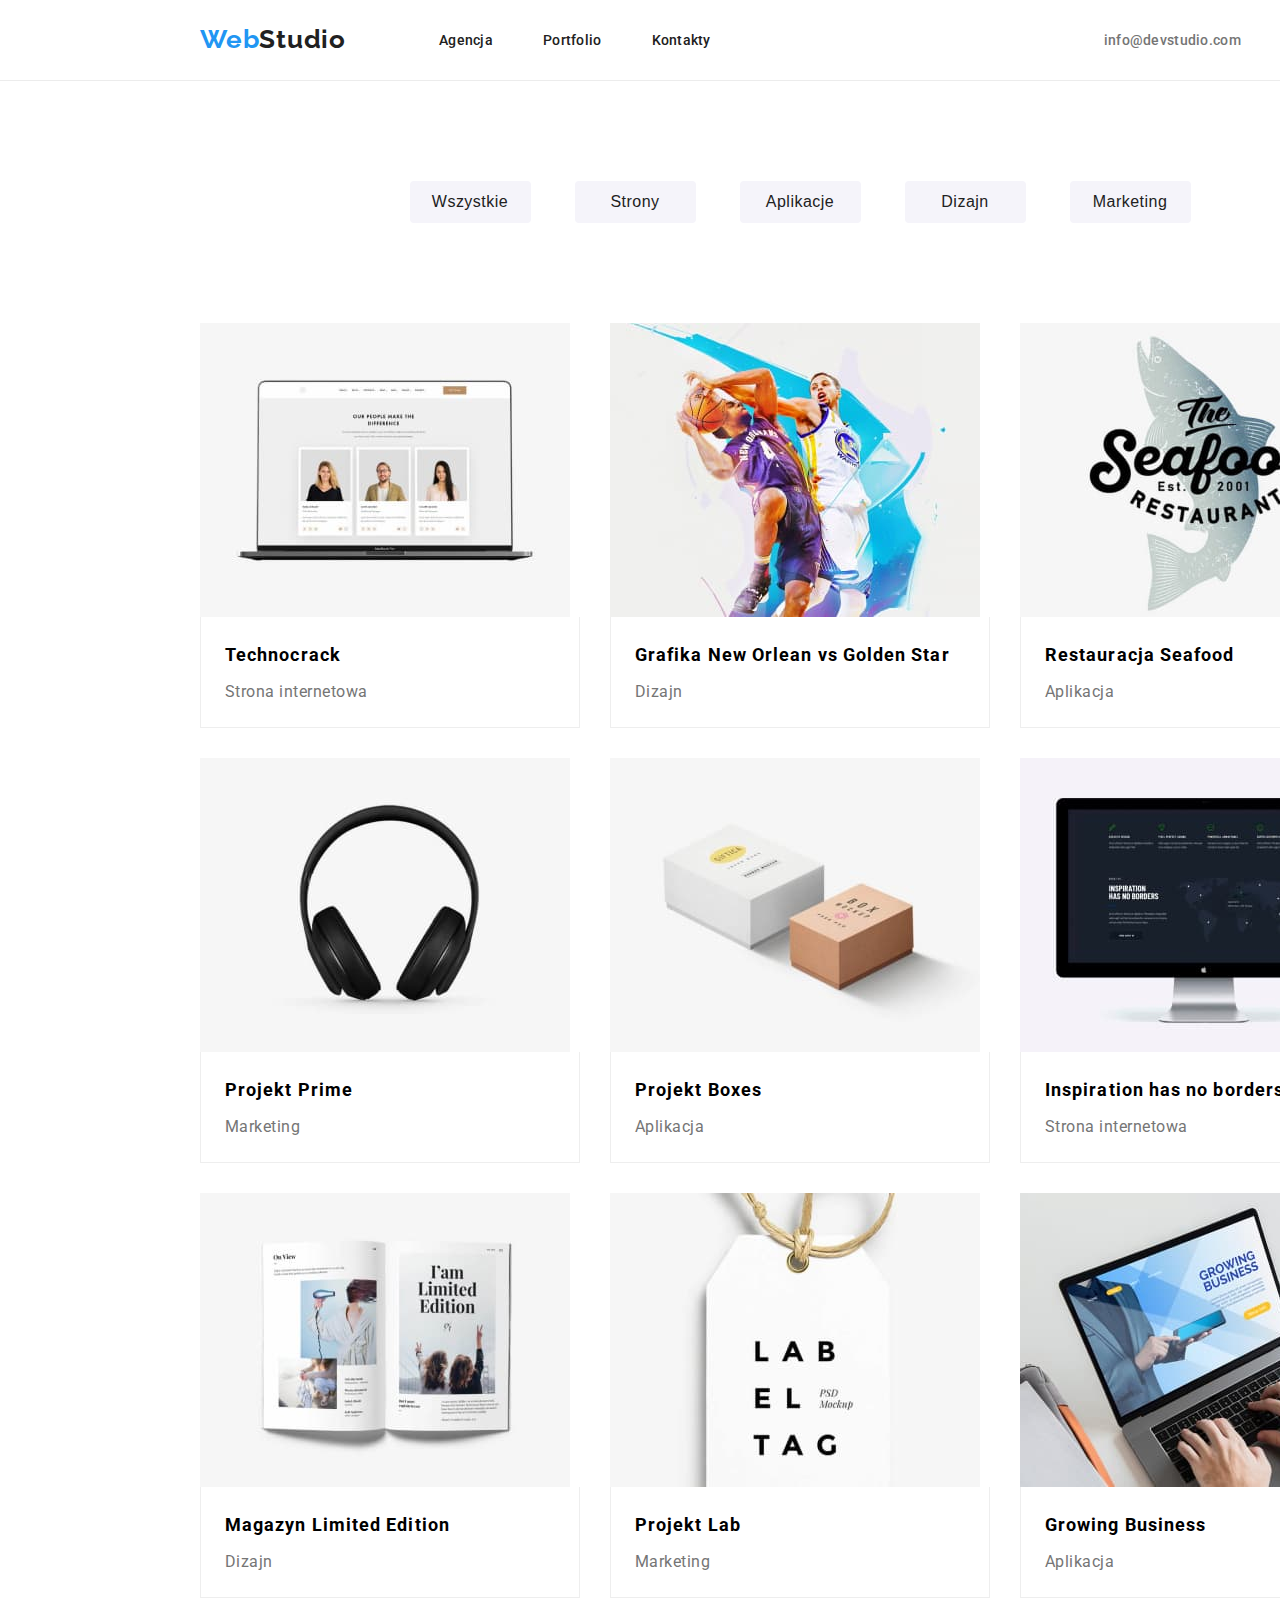
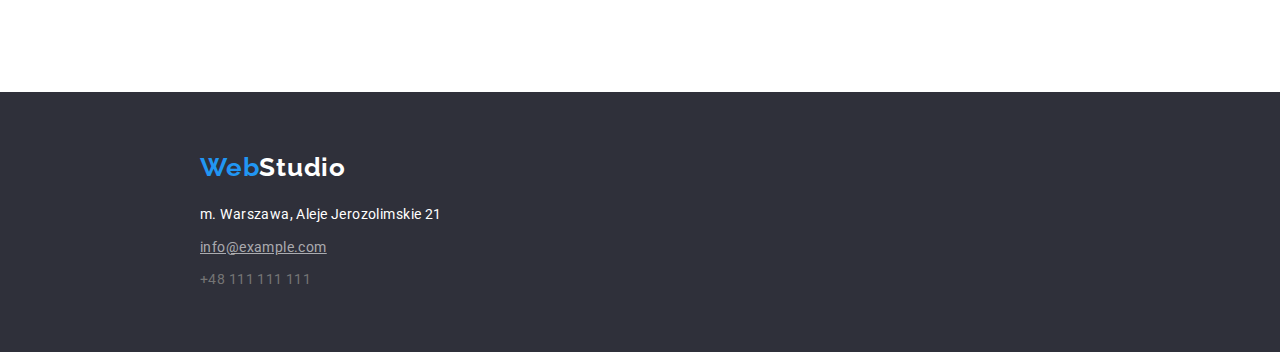
==== portfolio.html @ ce5461f2 "upgrade" ====
<!DOCTYPE html>
<html lang="pl">
  <head>
    <meta charset="UTF-8" />

    <title>Portfolio</title>
    <!-- google fonts -->

    <link rel="preconnect" href="https://fonts.googleapis.com" />
    <link rel="preconnect" href="https://fonts.gstatic.com" crossorigin />
    <link
      href="https://fonts.googleapis.com/css2?family=Raleway:wght@700&family=Roboto:wght@400;500;700;900&display=swap"
      rel="stylesheet"
    />
    <!-- end google fonts -->
    <link
      rel="stylesheet"
      href="https://cdnjs.cloudflare.com/ajax/libs/modern-normalize/1.1.0/modern-normalize.min.css"
      integrity="sha512-wpPYUAdjBVSE4KJnH1VR1HeZfpl1ub8YT/NKx4PuQ5NmX2tKuGu6U/JRp5y+Y8XG2tV+wKQpNHVUX03MfMFn9Q=="
      crossorigin="anonymous"
      referrerpolicy="no-referrer"
    />

    <link rel="stylesheet" href="css/styles.css" />
  </head>

  <body>
    <header class="header-style">
      <div class="container flex-nav-container">
        <a class="logo logo-position" href="index.html"
            ><span class="brand-color">Web</span>Studio</a
          >

        <div class="inner">
      
          <nav>
            <ul class="list-style nav-display-form">
              <li><a class="nav-structure" href="index.html">Agencja</a></li>
              <li>
                <a class="nav-structure" href="/portfolio.html">Portfolio</a>
              </li>
              <li>
                <a class="nav-structure" href="portfolio.html">Kontakty</a>
              </li>
            </ul>
          </nav>
        </div>

      
        <ul class="list-style display-form-contacts">
          <li>
            <a
              class="nav-structure nav-contact-color"
              href="mailto:info@devstudio.com"
              >info@devstudio.com</a
            >
          </li>
          <li>
            <a class="nav-structure nav-contact-color" href="tel:48111111111"
              >+48 111 111 111</a
            >
          </li>
        </ul>
      
      </div>
    </header>

    <main>
     
        <section class="section lorem">
          <div class="container">
          <ul class="list-style display-button">
            <li>
              <button type="button" class="button-style">Wszystkie</button>
            </li>
            <li>
              <button type="button" class="button-style">Strony</button>
            </li>
            <li>
              <button type="button" class="button-style">Aplikacje</button>
            </li>
            <li>
              <button type="button" class="button-style">Dizajn</button>
            </li>
            <li>
              <button type="button" class="button-style">Marketing</button>
            </li>
            
          </ul>
         
        </section>
        <!--ZDJĘCIA-->
        <section class="section">
          <div class="container">
          <ul class="list-style display-images display-wrap">
        
            <li class="border-images">
              <img
                src="images/images_portfolio/pic1.jpg"
                alt="technocrack"
                width="370"
                height="294"
              />
              <h3 class="portfolio-h3-structure p-portfolio-border">Technocrack</h3>
              <p class="text img-portfolio-border">Strona internetowa</p>
            </li>
            <li class="border-images">
              <img
                src="images/images_portfolio/pic2.jpg"
                alt="Grafika New orlean"
                width="370"
                height="294"
              />
              <h3 class="portfolio-h3-structure p-portfolio-border">Grafika New Orlean vs Golden Star</h3>
              <p class="text img-portfolio-border">Dizajn</p>
            </li>
            <li class="border-images">
              <img
                src="images/images_portfolio/pic3.jpg"
                alt="Restauracja Seafood"
                width="370"
                height="294"
              />
              <h3 class="portfolio-h3-structure p-portfolio-border">Restauracja Seafood</h3>
              <p class="text img-portfolio-border">Aplikacja</p>
            </li>
            <li class="border-images">
              <img
                src="images/images_portfolio/pic4.jpg"
                alt="Projekt Prime"
                width="370"
                height="294"
              />
              <h3 class="portfolio-h3-structure p-portfolio-border">Projekt Prime</h3>
              <p class="text img-portfolio-border">Marketing</p>
            </li>
            <li class="border-images">
              <img
                src="images/images_portfolio/pic5.jpg"
                alt="Projekt Boxes"
                width="370"
                height="294"
              />
              <h3 class="portfolio-h3-structure p-portfolio-border">Projekt Boxes</h3>
              <p class="text img-portfolio-border">Aplikacja</p>
            </li>
            <li class="border-images">
              <img
                src="images/images_portfolio/pic6.jpg"
                alt="Inspiration has no borders"
                width="370"
                height="294"
              />
              <h3 class="portfolio-h3-structure p-portfolio-border">Inspiration has no borders</h3>
              <p class="text img-portfolio-border">Strona internetowa</p>
            </li>
            <li class="border-images">
              <img
                src="images/images_portfolio/pic7.jpg"
                alt="Magazyn Limited Edition"
                width="370"
                height="294"
              />
              <h3 class="portfolio-h3-structure p-portfolio-border">Magazyn Limited Edition</h3>
              <p class="text img-portfolio-border">Dizajn</p>
            </li>
            <li class="border-images">
              <img
                src="images/images_portfolio/pic8.jpg"
                alt="Projekt Lab"
                width="370"
                height="294"
              />
              <h3 class="portfolio-h3-structure p-portfolio-border">Projekt Lab</h3>
              <p class="text img-portfolio-border">Marketing</p>
            </li>
            <li class="border-images">
              <img
                src="images/images_portfolio/pic9.jpg"
                alt="Growing Business"
                width="370"
                height="294"
              />
              <h3 class="portfolio-h3-structure p-portfolio-border">Growing Business</h3>
              <p class="text img-portfolio-border">Aplikacja</p>
            </li>
          </ul>
          </div>
        </section>
      
    </main>
    <footer class="background footer-padding">
      <div class="container">
        <a class="footer-logo logo" href="index.html"
          ><span class="brand-color">Web</span>Studio</a
        >
        <address class="address-style address-padding">
          <ul class="list-style">
            <li class="marginl">
              <a
                class="address-structure"
                href="https://goo.gl/maps/v4wxsE9NDZiypeX38"
                target="_blank"
                >m. Warszawa, Aleje Jerozolimskie 21</a
              >
            </li>
            <li class="marginl">
              <a class="address2-structure" href="mailto:info@example.com"
                >info@example.com</a
              >
            </li>
            <li class="marginl">
              <a class="p-text-structure" href="tel:48111111111"
                >+48 111 111 111</a
              >
            </li>
          </ul>
        </address>
      </div>
    </footer>
  </body>
</html>
---- css/styles.css ----
:root {
  --main-color: #212121;
  --second-color: #757575;
  --background-color: #2f303a;
  --third-color: #ffffff;
  --fourth-color: rgba(255, 255, 255, 0.6);
  --fifth-color: #2196f3;
  --sixth-color: #e5e5e5;
}
body {
  font-family: "Roboto", "Raleway", sans-serif;

  width: 1600px;
  margin: 0 auto;
}
* {
  margin: 0;
  padding: 0;
}

.container {
  width: 1200px;
  margin: 0 auto;
  padding: 0 15px;
}

.section {
  padding: 94px 0;
}

h2 {
  margin: 50px;
}
.background-header {
  text-align: center;
  padding: 200px 0;
  background-color: var(--background-color);
}
.display-center {
  text-align: center;
}
.display-button {
  display: flex;

  justify-content: center;
}

.display-images {
  display: flex;
  gap: 30px;
}

.display-wrap {
  flex-wrap: wrap;
}

.a {
  margin-left: 93px;
}
.flex-nav-container {
  display: flex;
  align-items: center;
}

.header-style {
  border-bottom: 1px solid #ececec;
}

.nav-display-form {
  display: flex;
  align-items: center;
  gap: 50px;
  margin-left: 93px;
}
.header-nav-list {
  margin-left: 93px;
}

.logo-position {
  padding-bottom: 25px;
  padding-top: 24px;
}

.nav-display-form li {
  margin: 0;
}

.display-form-contacts {
  display: flex;
  align-items: center;
  gap: 50px;
  margin-left: auto;
}

.inner {
  display: flex;
  align-items: center;
  gap: 93px;
}

.background-2 {
  background-color: #f5f4fa;
}

.nav-structure {
  color: var(--main-color);
  font-weight: 500;
  font-size: 14px;
  line-height: 1.14;
  letter-spacing: 0.02em;
  text-decoration-line: none;
  padding: 32px 0;
}

.nav-structure:hover {
  color: var(--fifth-color);
}

.nav-structure:focus {
  color: var(--fifth-color);
}

.p-text-structure {
  font-size: 14px;
  line-height: 1.71;
  letter-spacing: 0.03em;
  color: var(--second-color);
  text-decoration-line: none;
}
.portfolio-h3-structure {
  font-weight: 700;
  font-size: 18px;
  line-height: 2;
  letter-spacing: 0.06em;
  padding-top: 20px;
  padding-right: 24px;
  padding-bottom: 0;
  padding-left: 24px;
}

.text {
  font-size: 16px;
  line-height: 1.87;
  letter-spacing: 0.03em;
  color: var(--second-color);
  padding: 4px 24px 20px 24px;
}

.paragraph-structure {
  padding-bottom: 30px;
}
.background {
  background-color: var(--background-color);
}

.address-structure {
  font-size: 14px;
  line-height: 1.71;
  letter-spacing: 0.03em;
  color: var(--third-color);
  text-decoration-line: none;
}
.address2-structure {
  font-size: 14px;
  line-height: 1.71;
  letter-spacing: 0.03em;
  text-decoration-line: underline;
  color: var(--fourth-color);
}
.h1-text-index {
  font-weight: 900;
  font-size: 44px;
  line-height: 1.36;
  letter-spacing: 0.06em;
  width: 696px;
  color: var(--third-color);
  text-align: center;
  margin: 0 auto;
}
.h3-text-index {
  font-weight: 700;
  font-size: 14px;
  line-height: 1.14;
  letter-spacing: 0.03em;

  color: var(--main-color);
  margin-bottom: 10px;
}

.h2-text-index {
  font-weight: 700;
  font-size: 36px;
  line-height: 1.16;
  letter-spacing: 0.03em;
}
.h3-text-index2 {
  font-weight: 500;
  font-size: 16px;
  line-height: 1.18;
  letter-spacing: 0.03em;
  color: var(--main-color);
  padding-top: 30px;
  padding-bottom: 10px;
}

.list-style {
  list-style: none;
}
.logo {
  font-family: "Raleway";
  color: var(--main-color);
  font-weight: 700;
  font-size: 26px;
  line-height: 1.19;
  letter-spacing: 0.03em;
  text-decoration: none;
}

.brand-color {
  color: var(--fifth-color);
}
.footer-logo {
  color: var(--third-color);
  padding-top: 60px;
}
.hand:hover {
  cursor: pointer;
}
.button-style {
  font-weight: 500;
  font-size: 16px;
  line-height: 1.625;
  text-align: center;
  letter-spacing: 0.03em;
  color: var(--main-color);
  cursor: pointer;
  width: 121px;
  margin: 6px 22px;
  padding: 8px;
  border-radius: 4px;
  background: #f5f4fa;
  border: none;
}
.button-style:hover,
.button-style:focus,
.button-style:active {
  background-color: var(--fifth-color);
  color: var(--third-color);
}

.button-style2 {
  color: var(--third-color);
  background-color: var(--fifth-color);
  font-weight: 700;
  font-size: 16px;
  line-height: 1.875;
  cursor: pointer;
  border: none;
  margin-top: 30px;
  padding-top: 10px;
  padding-bottom: 10px;
  padding-left: 42px;
  padding-right: 41px;
  box-shadow: 0px 4px 4px rgba(0, 0, 0, 0.15);
  border-radius: 4px;
}
.address-style {
  font-style: normal;
}

.footer-padding {
  padding-top: 60px;
  padding-bottom: 60px;
}

.address-padding {
  margin-top: 20px;
}

.background-3 {
  background-color: var(--third-color);
}

.nav-contact-color {
  color: var(--second-color);
}

.lorem {
  padding-bottom: 0;
}

.marginl {
  margin-top: 9px;
}

.border-images {
  font-size: 0;
  width: calc((100% - 60px) / 3);
}

.index-img-style {
  box-shadow: 0px 1px 3px rgba(0, 0, 0, 0.12), 0px 1px 1px rgba(0, 0, 0, 0.14),
    0px 2px 1px rgba(0, 0, 0, 0.2);
  border-radius: 0px 0px 4px 4px;
}

.img-portfolio-border {
  border-bottom: 1px solid #eeeeee;
  border-left: 1px solid #eeeeee;
  border-right: 1px solid #eeeeee;
}
.p-portfolio-border {
  border-left: 1px solid #eeeeee;
  border-right: 1px solid #eeeeee;
}
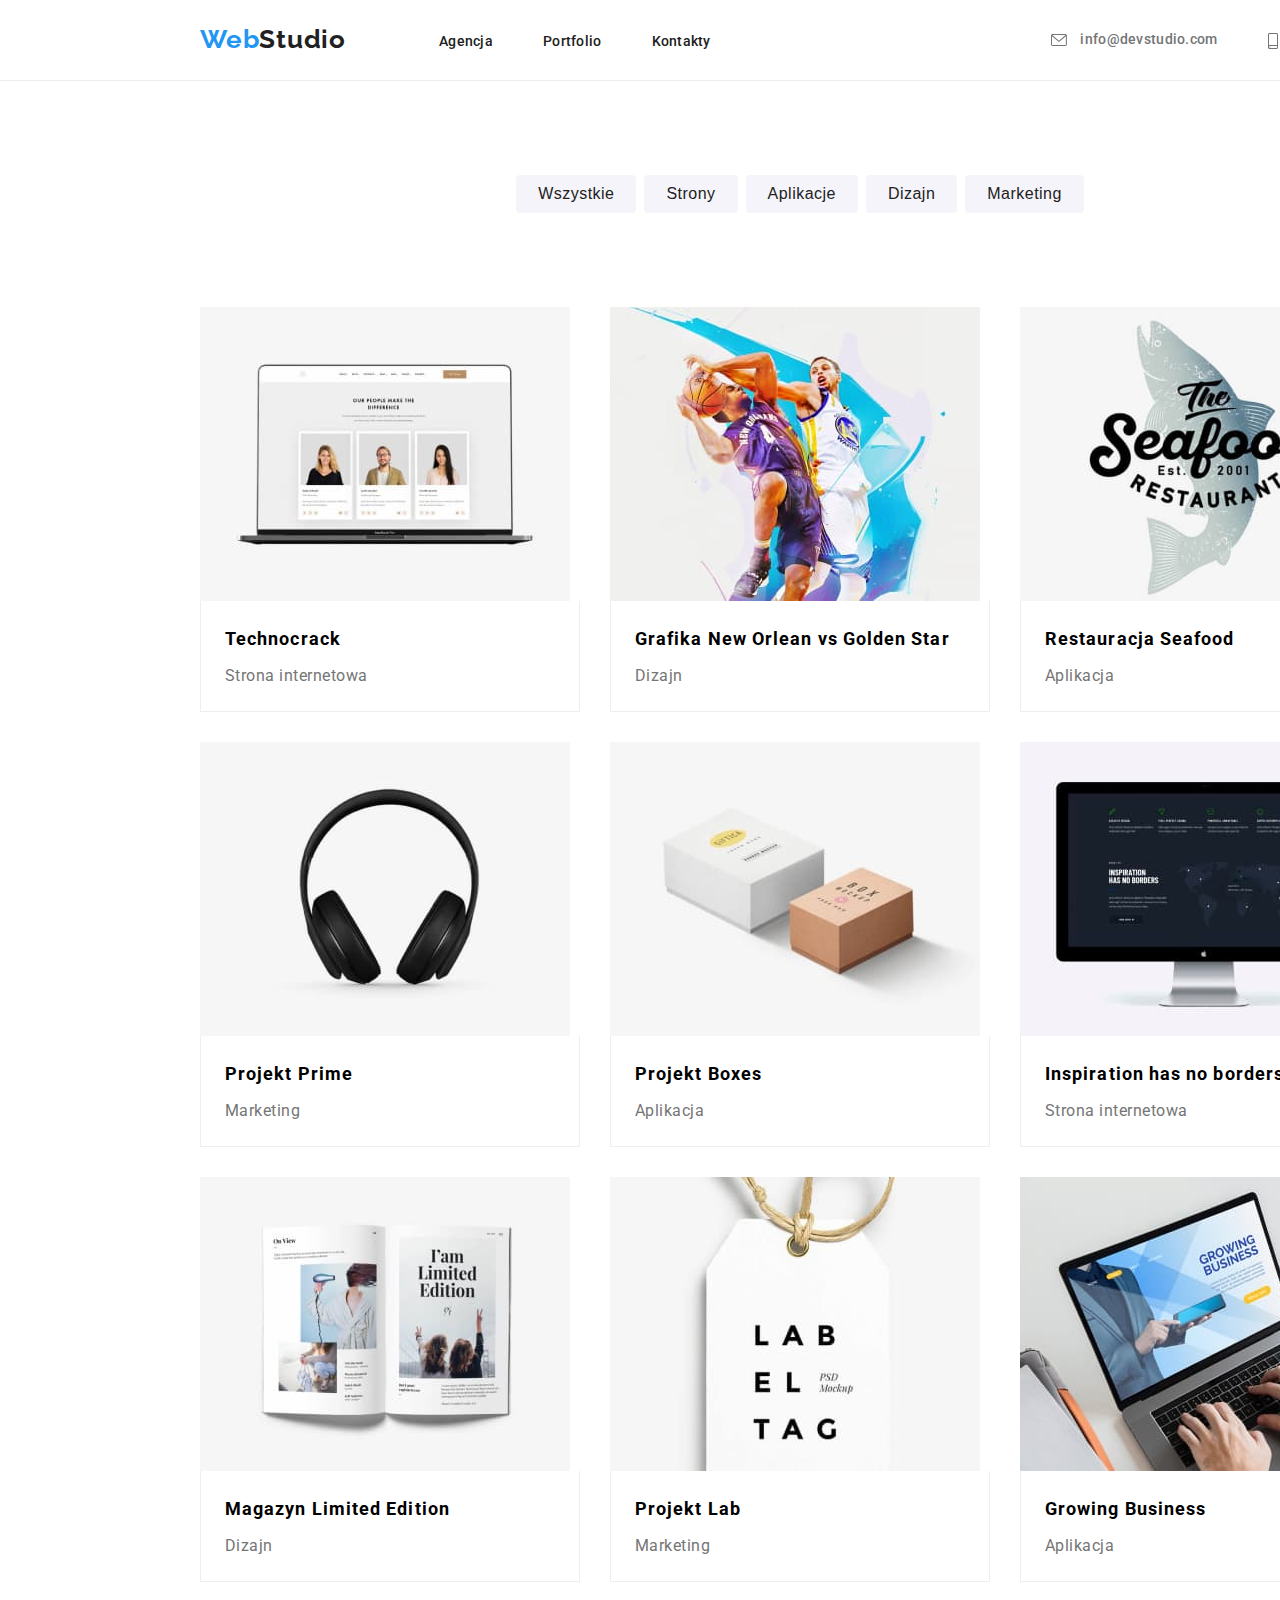
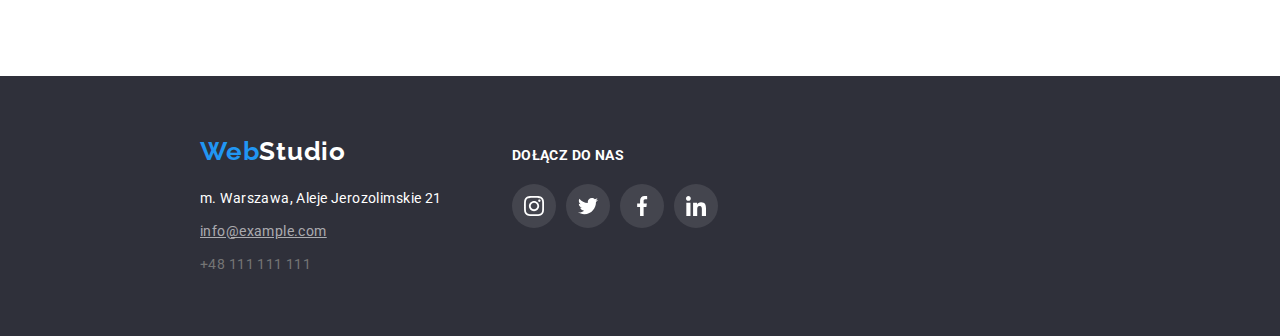
==== commit 44db32c5: "upgrade" ====
--- a/portfolio.html
+++ b/portfolio.html
@@ -51,14 +51,22 @@
           <li>
             <a
               class="nav-structure nav-contact-color"
-              href="mailto:info@devstudio.com"
-              >info@devstudio.com</a
+              href="mailto:info@devstudio.com"><svg width="16" height="12" class="mail-icon-position">
+                <use width="16" height="12"
+                href="./images/icons.svg#icon-envelope"></use>
+              </svg>
+              info@devstudio.com</a
             >
           </li>
           <li>
-            <a class="nav-structure nav-contact-color" href="tel:48111111111"
-              >+48 111 111 111</a
+       
+            <a class="nav-structure nav-contact-color" href="tel:48111111111"><svg width="10" height="16" class="iphone-icon-position"> 
+              <use width="10" height="16"
+              href="./images/icons.svg#icon-smartphone"></use>
+            </svg>
+            +48 111 111 111</a
             >
+          
           </li>
         </ul>
       
@@ -190,7 +198,8 @@
       
     </main>
     <footer class="background footer-padding">
-      <div class="container">
+      <div class="container footer-display">
+        <div>
         <a class="footer-logo logo" href="index.html"
           ><span class="brand-color">Web</span>Studio</a
         >
@@ -216,6 +225,47 @@
             </li>
           </ul>
         </address>
+        </div>
+        <div class="join-us-margin">
+          <h3 class="join-us">DOŁĄCZ DO NAS</h3>
+          <ul class="social-links">
+            <li>
+              <a href="#" target="blank"><svg width="44" height="44" class="shape">
+                <use width="20" height="20" x="12" y="12.04" href="images/icons.svg#icon-instagram-2">
+              </svg></a>
+
+              
+
+            </li>
+            <li>
+              <a href="#" target="blank"><svg width="44" height="44" class="shape">
+                <use width="20" height="20" x="12" y="12.04" href="images/icons.svg#icon-twitter-1">
+              </svg></a>
+
+              </svg>
+
+            </li>
+            <li>
+              <a href="#" target="blank"><svg width="44" height="44" class="shape">
+                <use width="20" height="20" x="12" y="12.04" href="images/icons.svg#icon-facebook-1">
+              </svg></a>
+
+              </svg>
+
+            </li>
+            <li>
+              <a href="#" target="blank"><svg width="44" height="44" class="shape">
+                <use width="20" height="20" x="12" y="12.04" href="images/icons.svg#icon-linkedin-1">
+              </svg></a>
+
+              </svg>
+
+            </li>
+          </ul>
+
+
+
+        </div>
       </div>
     </footer>
   </body>
--- a/css/styles.css
+++ b/css/styles.css
@@ -6,6 +6,7 @@
   --fourth-color: rgba(255, 255, 255, 0.6);
   --fifth-color: #2196f3;
   --sixth-color: #e5e5e5;
+  --seventh-color: #f5f4fa;
 }
 body {
   font-family: "Roboto", "Raleway", sans-serif;
@@ -29,12 +30,17 @@
 }
 
 h2 {
-  margin: 50px;
+  margin-bottom: 50px;
 }
 .background-header {
   text-align: center;
   padding: 200px 0;
   background-color: var(--background-color);
+  background-image: linear-gradient(
+      rgba(47, 48, 58, 0.4),
+      rgba(47, 48, 58, 0.4)
+    ),
+    url(../images/background-index.jpg);
 }
 .display-center {
   text-align: center;
@@ -43,6 +49,7 @@
   display: flex;
 
   justify-content: center;
+  gap: 8px;
 }
 
 .display-images {
@@ -147,7 +154,7 @@
 }
 
 .paragraph-structure {
-  padding-bottom: 30px;
+  padding-bottom: 16px;
 }
 .background {
   background-color: var(--background-color);
@@ -234,9 +241,7 @@
   letter-spacing: 0.03em;
   color: var(--main-color);
   cursor: pointer;
-  width: 121px;
-  margin: 6px 22px;
-  padding: 8px;
+  padding: 6px 22px;
   border-radius: 4px;
   background: #f5f4fa;
   border: none;
@@ -246,6 +251,8 @@
 .button-style:active {
   background-color: var(--fifth-color);
   color: var(--third-color);
+  box-shadow: 0px 3px 1px rgba(0, 0, 0, 0.1), 0px 1px 2px rgba(0, 0, 0, 0.08),
+    0px 2px 2px rgba(0, 0, 0, 0.12);
 }
 
 .button-style2 {
@@ -313,3 +320,118 @@
   border-left: 1px solid #eeeeee;
   border-right: 1px solid #eeeeee;
 }
+
+.rectangle-style {
+  background-color: var(--seventh-color);
+  border-radius: 4px;
+}
+
+.ellypse {
+  border-radius: 50%;
+  background-color: rgba(255, 255, 255, 0.1);
+  fill: #afb1b8;
+}
+
+.ellypse:hover {
+  background-color: var(--fifth-color);
+  cursor: pointer;
+  border-radius: 50%;
+  fill: #ffffff;
+}
+
+.icon-position {
+  display: inline;
+}
+
+.our-clients-display {
+  display: flex;
+  list-style: none;
+  align-items: center;
+  gap: 30px;
+}
+
+.clients {
+  width: 170px;
+  height: 92px;
+  border: 1px solid #afb1b8;
+  border-radius: 4px;
+  border-color: #afb1b8;
+  padding: 16px 32px;
+  fill: #afb1b8;
+}
+.clients:hover {
+  border-color: var(--fifth-color);
+  cursor: pointer;
+  fill: var(--fifth-color);
+}
+
+.clients-size {
+  width: 106;
+  height: 60.04;
+}
+
+.our-clients-section {
+  margin-top: 94px;
+}
+
+.our-clients-padding {
+  padding-bottom: 94px;
+}
+
+.iphone-icon-position {
+  vertical-align: middle;
+  align-items: center;
+  margin-top: 33px;
+  margin-bottom: 31px;
+  margin-right: 10px;
+  fill: currentColor;
+}
+
+.mail-icon-position {
+  vertical-align: middle;
+  align-items: center;
+  margin-top: 34px;
+  margin-bottom: 34px;
+  margin-right: 10px;
+  fill: currentColor;
+}
+
+.footer-display {
+  display: flex;
+}
+
+.join-us {
+  color: var(--third-color);
+  font-weight: 700px;
+  font-size: 14px;
+  line-height: 1.14;
+  letter-spacing: 0.03em;
+  margin-bottom: 20px;
+  padding-top: 12px;
+}
+.social-links {
+  display: flex;
+  list-style: none;
+  gap: 10px;
+}
+
+.shape {
+  border-radius: 50%;
+  background-color: rgba(255, 255, 255, 0.1);
+  fill: #ffffff;
+}
+.shape:hover {
+  background-color: var(--fifth-color);
+  cursor: pointer;
+  fill: #ffffff;
+  border-radius: 50%;
+}
+
+.join-us-margin {
+  margin-left: 70px;
+}
+
+.border-images:hover {
+  box-shadow: 0px 1px 1px rgba(0, 0, 0, 0.12), 0px 4px 4px rgba(0, 0, 0, 0.06),
+    1px 4px 6px rgba(0, 0, 0, 0.16);
+}
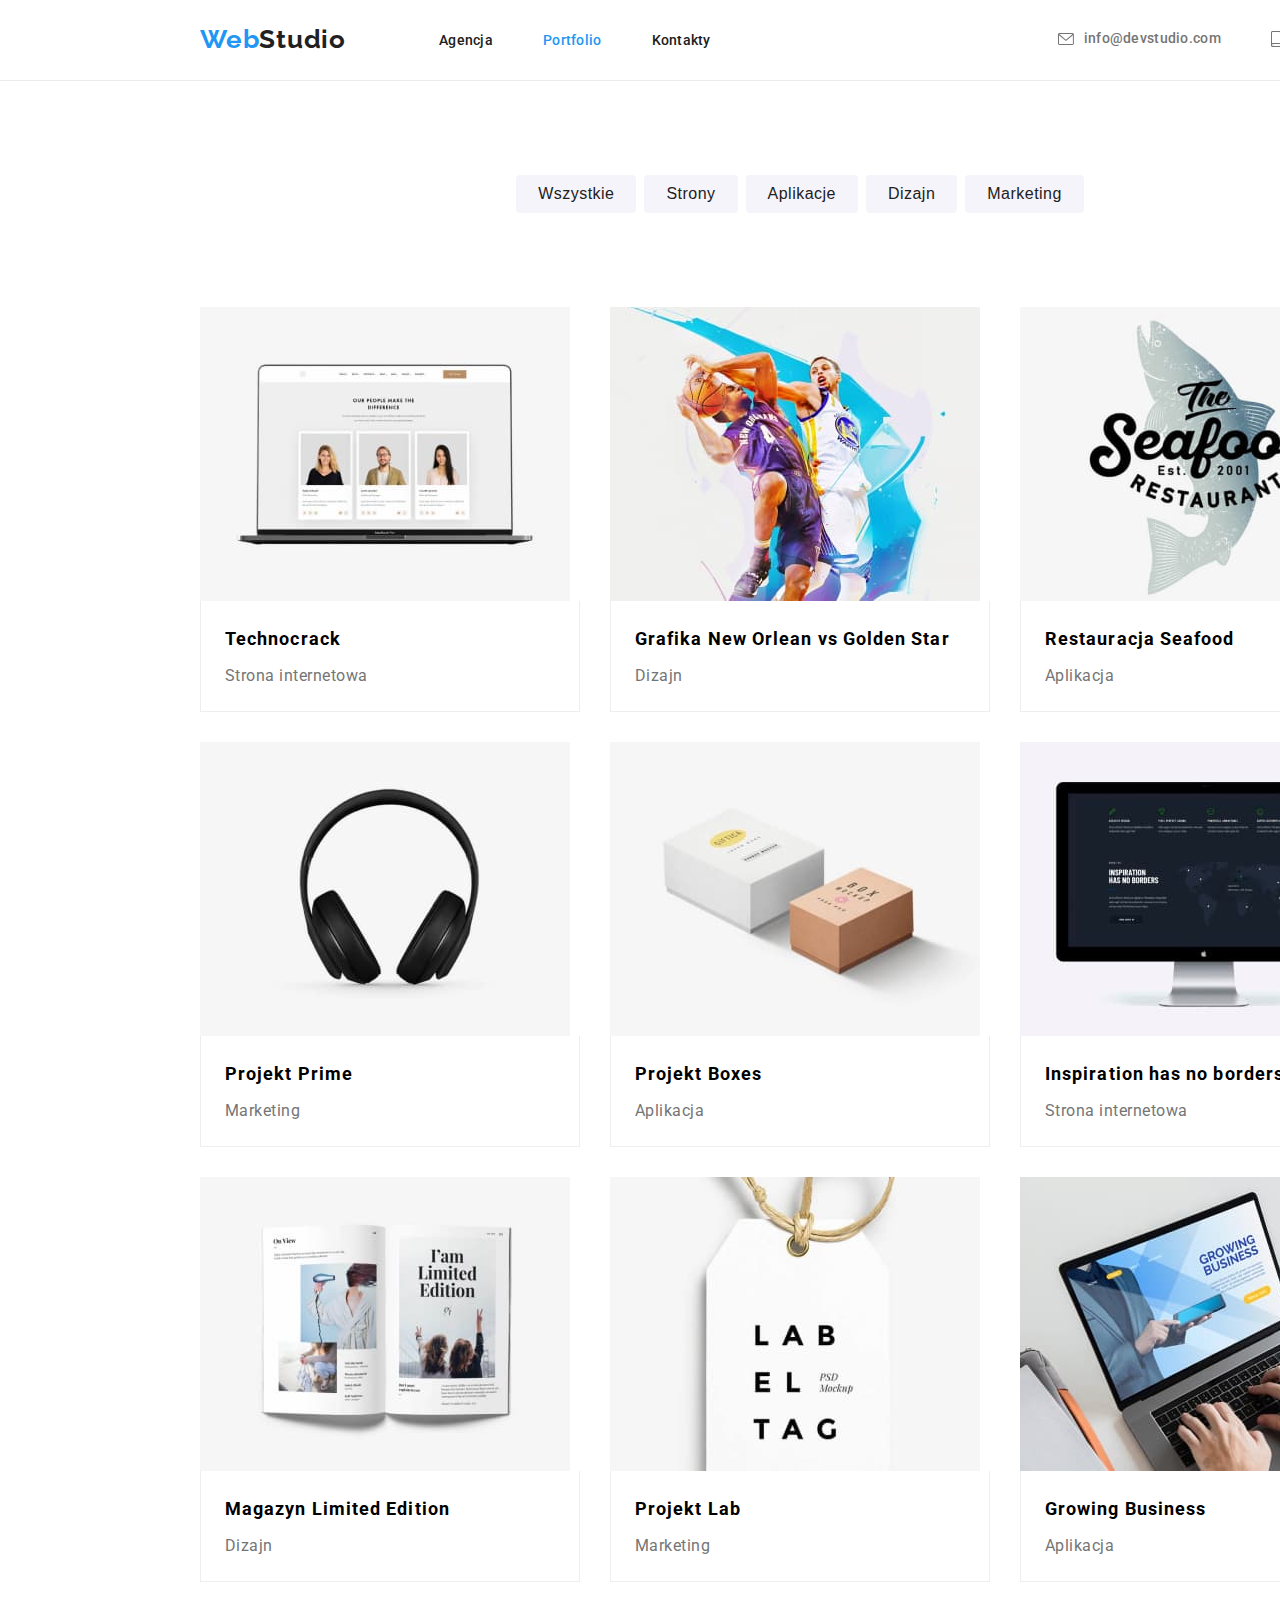
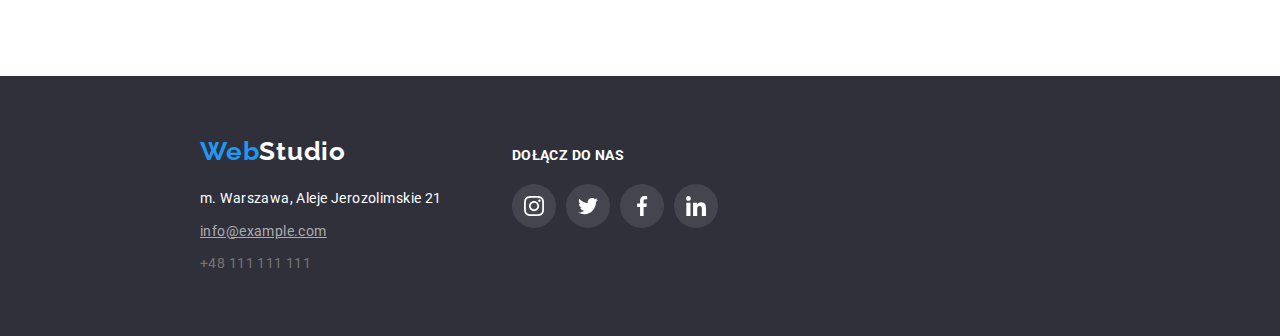
==== commit b3aa71c9: "upgrade" ====
--- a/portfolio.html
+++ b/portfolio.html
@@ -26,8 +26,8 @@
 
   <body>
     <header class="header-style">
-      <div class="container flex-nav-container">
-        <a class="logo logo-position" href="index.html"
+      <div class="container flex-nav-container padding-body">
+        <a class="logo" href="index.html"
             ><span class="brand-color">Web</span>Studio</a
           >
 
@@ -37,7 +37,7 @@
             <ul class="list-style nav-display-form">
               <li><a class="nav-structure" href="index.html">Agencja</a></li>
               <li>
-                <a class="nav-structure" href="/portfolio.html">Portfolio</a>
+                <a class="nav-structure nav-structure-active" href="/portfolio.html">Portfolio</a>
               </li>
               <li>
                 <a class="nav-structure" href="portfolio.html">Kontakty</a>
--- a/css/styles.css
+++ b/css/styles.css
@@ -83,7 +83,7 @@
   margin-left: 93px;
 }
 
-.logo-position {
+.padding-body {
   padding-bottom: 25px;
   padding-top: 24px;
 }
@@ -116,7 +116,10 @@
   line-height: 1.14;
   letter-spacing: 0.02em;
   text-decoration-line: none;
-  padding: 32px 0;
+}
+
+.nav-structure-active {
+  color: var(--fifth-color);
 }
 
 .nav-structure:hover {
@@ -189,6 +192,7 @@
   font-size: 14px;
   line-height: 1.14;
   letter-spacing: 0.03em;
+  padding-top: 30px;
 
   color: var(--main-color);
   margin-bottom: 10px;
@@ -290,6 +294,8 @@
 
 .nav-contact-color {
   color: var(--second-color);
+  display: flex;
+  align-items: center;
 }
 
 .lorem {
@@ -324,12 +330,15 @@
 .rectangle-style {
   background-color: var(--seventh-color);
   border-radius: 4px;
+  padding-bottom: 30px;
 }
 
 .ellypse {
   border-radius: 50%;
   background-color: rgba(255, 255, 255, 0.1);
   fill: #afb1b8;
+
+  margin-bottom: 30px;
 }
 
 .ellypse:hover {
@@ -381,8 +390,7 @@
 .iphone-icon-position {
   vertical-align: middle;
   align-items: center;
-  margin-top: 33px;
-  margin-bottom: 31px;
+
   margin-right: 10px;
   fill: currentColor;
 }
@@ -390,8 +398,7 @@
 .mail-icon-position {
   vertical-align: middle;
   align-items: center;
-  margin-top: 34px;
-  margin-bottom: 34px;
+
   margin-right: 10px;
   fill: currentColor;
 }
@@ -434,4 +441,5 @@
 .border-images:hover {
   box-shadow: 0px 1px 1px rgba(0, 0, 0, 0.12), 0px 4px 4px rgba(0, 0, 0, 0.06),
     1px 4px 6px rgba(0, 0, 0, 0.16);
-}
+  cursor: pointer;
+}
